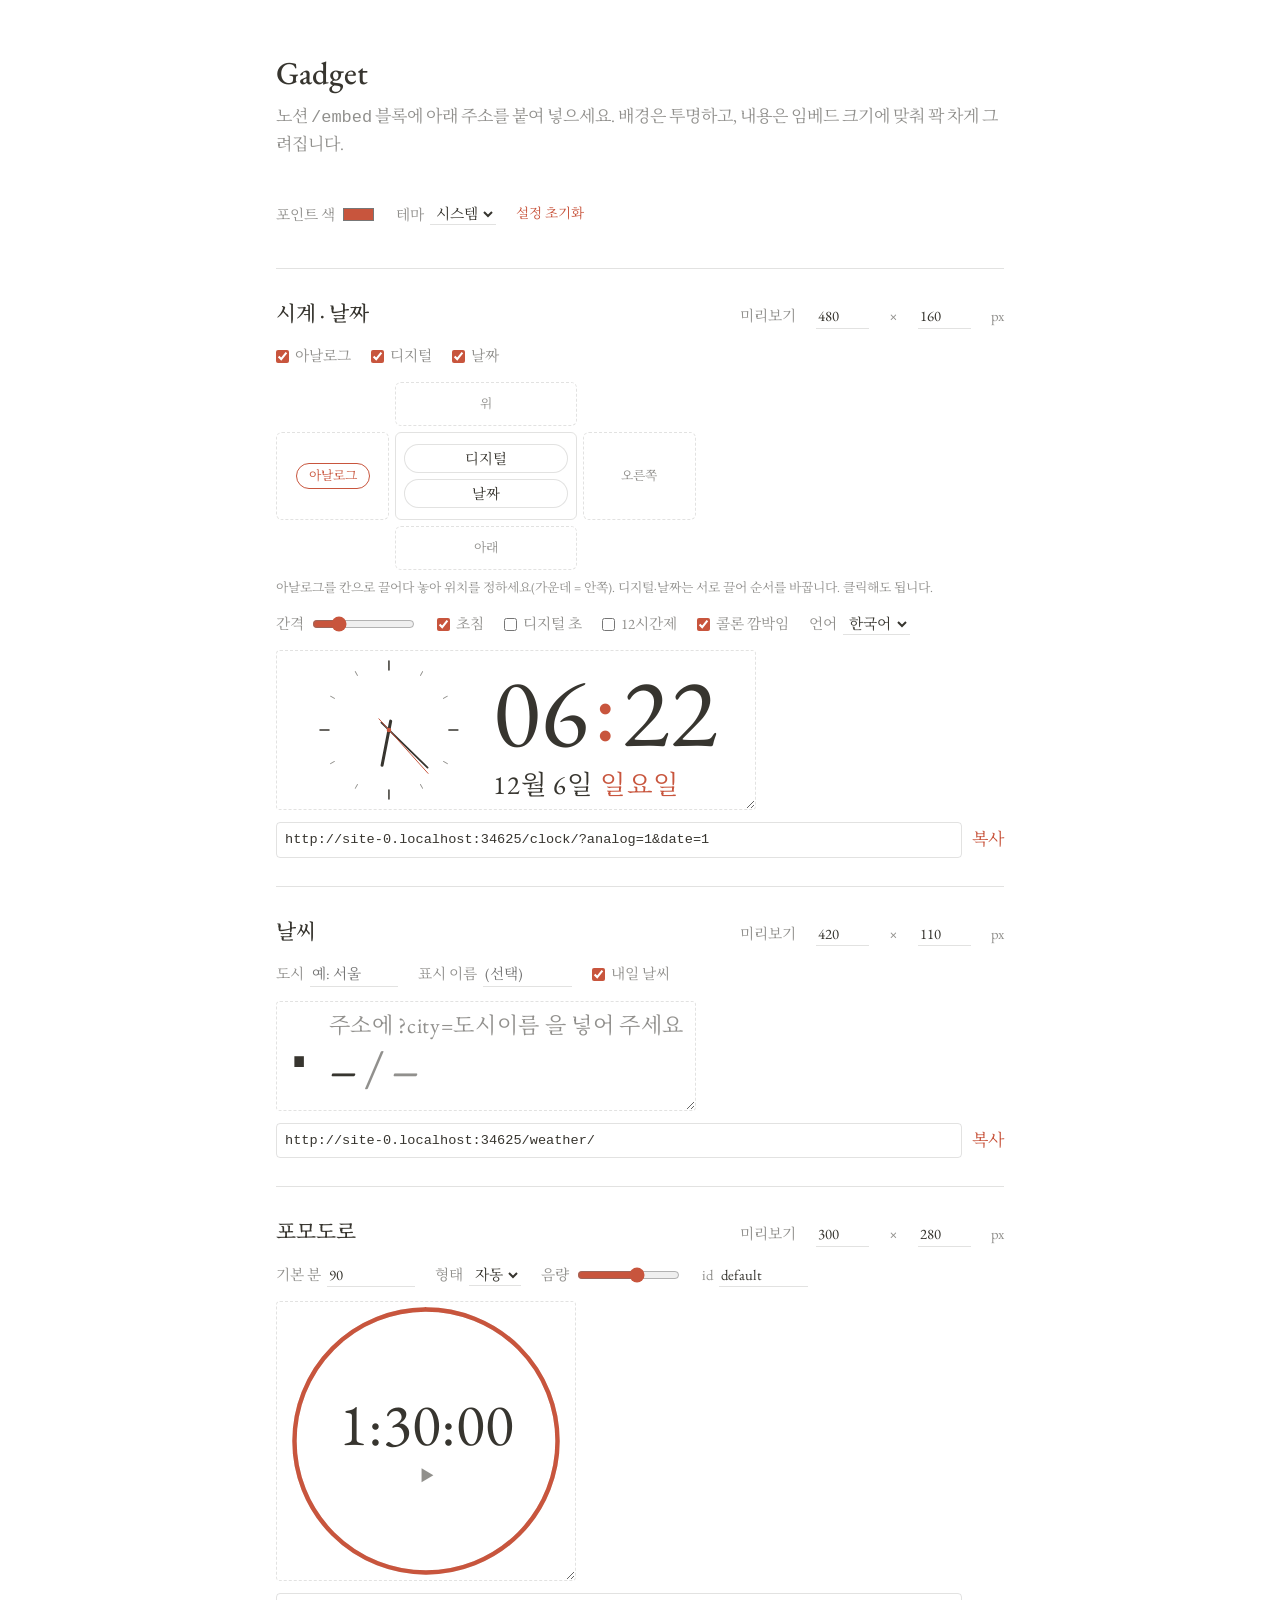
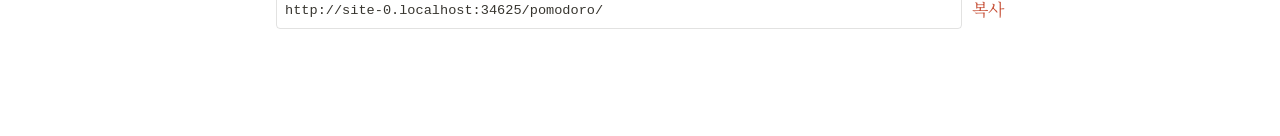
==== index.html @ f42fbe76 "Merge date into clock, tighten layouts, rework settings page - clock: analog/digital/date can be com" ====
<!doctype html>
<html lang="ko">
<head>
<meta charset="utf-8">
<meta name="viewport" content="width=device-width, initial-scale=1">
<title>Gadget</title>
<link rel="preconnect" href="https://fonts.googleapis.com">
<link rel="preconnect" href="https://fonts.gstatic.com" crossorigin>
<link rel="stylesheet" href="https://fonts.googleapis.com/css2?family=EB+Garamond:wght@400;500&family=Noto+Serif+KR:wght@400;500&display=swap">
<style>
  :root {
    --bg: #ffffff; --text: rgb(55, 53, 47); --muted: rgba(55, 53, 47, 0.55);
    --line: rgba(55, 53, 47, 0.14); --soft: rgba(55, 53, 47, 0.04); --accent: #c8553d;
  }
  @media (prefers-color-scheme: dark) {
    :root { --bg: #191919; --text: rgba(255, 255, 255, 0.86); --muted: rgba(255, 255, 255, 0.48); --line: rgba(255, 255, 255, 0.14); --soft: rgba(255, 255, 255, 0.04); }
  }
  * { box-sizing: border-box; }
  body {
    margin: 0; background: var(--bg); color: var(--text);
    font-family: "EB Garamond", "Noto Serif KR", Georgia, serif; font-size: 17px; line-height: 1.6;
  }
  main { max-width: 760px; margin: 0 auto; padding: 48px 16px 80px; }
  h1 { font-weight: 500; font-size: 2rem; margin: 0 0 4px; }
  h2 { font-weight: 500; font-size: 1.3rem; margin: 0; }
  p.lead { color: var(--muted); margin: 0 0 28px; }
  section { border-top: 1px solid var(--line); padding: 28px 0; }
  .global { display: flex; flex-wrap: wrap; gap: 10px 24px; padding: 16px 0 28px; }
  .head { display: flex; justify-content: space-between; align-items: baseline; gap: 12px; flex-wrap: wrap; }
  .opts { display: flex; flex-wrap: wrap; gap: 10px 20px; margin: 14px 0; font-size: 0.92rem; color: var(--muted); }
  label { display: flex; gap: 6px; align-items: center; }
  input, select {
    font: inherit; color: var(--text); background: transparent;
    border: 0; border-bottom: 1px solid var(--line); padding: 0 2px; width: 6em;
  }
  select { width: auto; }
  input[type="checkbox"] { width: auto; accent-color: var(--accent); margin: 0; }
  input[type="range"] { width: 7em; accent-color: var(--accent); border: 0; }
  input[type="color"] { width: 2.4em; height: 1.4em; padding: 0; border: 0; cursor: pointer; }
  input.size { width: 3.6em; }
  .frame { border: 1px dashed var(--line); border-radius: 4px; overflow: hidden; resize: both; max-width: 100%; }
  iframe { width: 100%; height: 100%; border: 0; display: block; background: transparent; }
  .url { display: flex; gap: 10px; margin-top: 12px; align-items: center; }
  .url code {
    flex: 1; min-width: 0; overflow-x: auto; white-space: nowrap; font-size: 0.85rem;
    padding: 6px 8px; border: 1px solid var(--line); border-radius: 4px;
  }
  button { font: inherit; color: var(--accent); background: none; border: 0; cursor: pointer; padding: 0; }

  /* 시계 배치판 */
  .board {
    display: grid; grid-template-columns: 1fr 1.6fr 1fr; grid-template-rows: 44px auto 44px;
    gap: 6px; max-width: 420px; margin: 8px 0 16px; font-size: 0.9rem;
  }
  .zone {
    border: 1px dashed var(--line); border-radius: 6px; display: grid; place-items: center;
    color: var(--muted); font-size: 0.8rem; min-height: 44px; cursor: pointer; transition: background 0.15s, border-color 0.15s;
  }
  .zone:empty::after { content: attr(data-label); }
  .zone.over, .stackbox.over { border-color: var(--accent); background: var(--soft); }
  .z-top { grid-area: 1 / 2; } .z-left { grid-area: 2 / 1; } .z-right { grid-area: 2 / 3; } .z-bottom { grid-area: 3 / 2; }
  .stackbox {
    grid-area: 2 / 2; border: 1px solid var(--line); border-radius: 6px; padding: 8px;
    display: flex; flex-direction: column; gap: 6px; min-height: 88px; justify-content: center;
  }
  .stackbox .note { font-size: 0.75rem; color: var(--muted); text-align: center; }
  .chip {
    border: 1px solid var(--line); border-radius: 999px; padding: 2px 12px; text-align: center;
    background: var(--bg); cursor: grab; user-select: none;
  }
  .chip.analog { color: var(--accent); border-color: var(--accent); }
  .chip.off { opacity: 0.35; }
  .chip:active { cursor: grabbing; }
  .hint { font-size: 0.8rem; color: var(--muted); margin: -8px 0 12px; }
</style>
</head>
<body>
<main>
  <h1>Gadget</h1>
  <p class="lead">노션 <code>/embed</code> 블록에 아래 주소를 붙여 넣으세요. 배경은 투명하고, 내용은 임베드 크기에 맞춰 꽉 차게 그려집니다.</p>
  <div class="global opts">
    <label>포인트 색 <input type="color" id="accent"></label>
    <label>테마 <select id="theme"><option value="auto">시스템</option><option value="light">라이트</option><option value="dark">다크</option></select></label>
    <button id="resetAll" style="font-size:0.85rem">설정 초기화</button>
  </div>
  <div id="list"></div>
</main>
<script type="module">
  // ── 저장된 설정 ─────────────────────────────────────
  const STORE = 'gadget:settings';
  let saved = {};
  try { saved = JSON.parse(localStorage.getItem(STORE)) ?? {}; } catch {}
  const persist = () => { try { localStorage.setItem(STORE, JSON.stringify(saved)); } catch {} };

  const DEFAULT_ACCENT = '#c8553d';
  const accentEl = document.getElementById('accent');
  const themeEl = document.getElementById('theme');
  accentEl.value = saved.accent ?? DEFAULT_ACCENT;
  themeEl.value = saved.theme ?? 'auto';
  document.getElementById('resetAll').onclick = () => { saved = {}; persist(); location.reload(); };

  // 공통 옵션은 맨 위에서 한 번만 정하고 모든 주소에 붙임
  function globalQuery(q) {
    const a = accentEl.value.replace('#', '');
    if (a !== DEFAULT_ACCENT.slice(1)) q.set('accent', a);
    if (themeEl.value !== 'auto') q.set('theme', themeEl.value);
  }

  // ── 모듈 정의 ───────────────────────────────────────
  // type: check(0/1) | select | text | number | range
  const modules = [
    { key: 'clock', path: 'clock/', title: '시계 · 날짜', size: [480, 160], board: true, opts: [
      { key: 'gap', label: '간격', type: 'range', min: 0, max: 1.5, step: 0.05, def: '0.3' },
      { key: 'hand', label: '초침', type: 'check', def: '1' },
      { key: 'seconds', label: '디지털 초', type: 'check', def: '0' },
      { key: 'hour12', label: '12시간제', type: 'check', def: '0' },
      { key: 'blink', label: '콜론 깜박임', type: 'check', def: '1' },
      { key: 'lang', label: '언어', type: 'select', options: [['ko', '한국어'], ['en', 'English']], def: 'ko' },
    ] },
    { key: 'weather', path: 'weather/', title: '날씨', size: [420, 110], opts: [
      { key: 'city', label: '도시', type: 'text', def: '', placeholder: '예: 서울' },
      { key: 'name', label: '표시 이름', type: 'text', def: '', placeholder: '(선택)' },
      { key: 'tomorrow', label: '내일 날씨', type: 'check', def: '1' },
    ] },
    { key: 'pomodoro', path: 'pomodoro/', title: '포모도로', size: [300, 280], opts: [
      { key: 'min', label: '기본 분', type: 'number', def: '90' },
      { key: 'layout', label: '형태', type: 'select', options: [['auto', '자동'], ['ring', '원형'], ['bar', '막대']], def: 'auto' },
      { key: 'vol', label: '음량', type: 'range', min: 0, max: 1, step: 0.05, def: '0.6' },
      { key: 'id', label: 'id', type: 'text', def: 'default' },
    ] },
  ];

  function control(o, value) {
    if (o.type === 'check') return `<label><input type="checkbox" data-k="${o.key}" ${value === '1' ? 'checked' : ''}> ${o.label}</label>`;
    if (o.type === 'select') return `<label>${o.label} <select data-k="${o.key}">${o.options.map(([v, t]) => `<option value="${v}" ${v === value ? 'selected' : ''}>${t}</option>`).join('')}</select></label>`;
    if (o.type === 'range') return `<label>${o.label} <input type="range" data-k="${o.key}" min="${o.min}" max="${o.max}" step="${o.step}" value="${value}"></label>`;
    return `<label>${o.label} <input type="${o.type}" data-k="${o.key}" value="${value}" placeholder="${o.placeholder ?? ''}"></label>`;
  }
  const readControl = (input) => (input.type === 'checkbox' ? (input.checked ? '1' : '0') : input.value.trim());

  // ── 시계 배치판 (드래그 앤 드롭) ─────────────────────
  // 상태: analog/digital/date 표시 여부, 아날로그 위치(pos), 날짜 먼저(datefirst)
  const BOARD_DEF = { analog: '1', digital: '1', date: '1', pos: 'left', datefirst: '0' };
  const CLOCK_DEF = { analog: '0', digital: '1', date: '0', pos: 'left', datefirst: '0' };
  const ZONES = [['top', '위'], ['left', '왼쪽'], ['right', '오른쪽'], ['bottom', '아래']];

  function boardHtml() {
    return `
      <div class="opts">
        <label><input type="checkbox" data-b="analog"> 아날로그</label>
        <label><input type="checkbox" data-b="digital"> 디지털</label>
        <label><input type="checkbox" data-b="date"> 날짜</label>
      </div>
      <div class="board">
        ${ZONES.map(([z, t]) => `<div class="zone z-${z}" data-zone="${z}" data-label="${t}"></div>`).join('')}
        <div class="stackbox" data-zone="inside"></div>
      </div>
      <p class="hint">아날로그를 칸으로 끌어다 놓아 위치를 정하세요(가운데 = 안쪽). 디지털·날짜는 서로 끌어 순서를 바꿉니다. 클릭해도 됩니다.</p>`;
  }

  function setupBoard(sec, b, onChange) {
    const chip = (kind, text) => `<div class="chip ${kind}${b[kind] === '1' ? '' : ' off'}" draggable="true" data-chip="${kind}">${text}</div>`;
    const draw = () => {
      sec.querySelectorAll('[data-b]').forEach((c) => { c.checked = b[c.dataset.b] === '1'; });
      sec.querySelectorAll('.zone').forEach((z) => { z.innerHTML = b.pos === z.dataset.zone ? chip('analog', '아날로그') : ''; });
      const text = b.datefirst === '1' ? [chip('date', '날짜'), chip('digital', '디지털')] : [chip('digital', '디지털'), chip('date', '날짜')];
      sec.querySelector('.stackbox').innerHTML =
        (b.pos === 'inside' ? `${chip('analog', '아날로그')}<div class="note">↑ 안쪽에 글자</div>` : '') + text.join('');
    };
    const moveAnalog = (zone) => { b.pos = zone; draw(); onChange(); };
    const swapText = () => { b.datefirst = b.datefirst === '1' ? '0' : '1'; draw(); onChange(); };

    sec.querySelectorAll('[data-b]').forEach((c) => c.addEventListener('change', () => {
      b[c.dataset.b] = c.checked ? '1' : '0'; draw(); onChange();
    }));

    let dragging = null;
    sec.addEventListener('dragstart', (e) => {
      dragging = e.target.dataset?.chip ?? null;
      e.dataTransfer?.setData('text/plain', dragging ?? '');
    });
    sec.addEventListener('dragend', () => { dragging = null; sec.querySelectorAll('.over').forEach((n) => n.classList.remove('over')); });
    sec.querySelectorAll('[data-zone]').forEach((z) => {
      z.addEventListener('dragover', (e) => {
        if (dragging === 'analog' || (dragging && z.dataset.zone === 'inside')) { e.preventDefault(); z.classList.add('over'); }
      });
      z.addEventListener('dragleave', () => z.classList.remove('over'));
      z.addEventListener('drop', (e) => {
        e.preventDefault();
        z.classList.remove('over');
        if (dragging === 'analog') moveAnalog(z.dataset.zone);
        else if (dragging) {
          const target = e.target.closest('[data-chip]')?.dataset.chip;
          if (target && target !== dragging && target !== 'analog') swapText();
        }
      });
      // 클릭: 빈 칸 → 아날로그 이동, 글자 칩 → 순서 바꾸기
      z.addEventListener('click', (e) => {
        const c = e.target.closest('[data-chip]')?.dataset.chip;
        if (c === 'digital' || c === 'date') swapText();
        else if (!c) moveAnalog(z.dataset.zone);
      });
    });
    draw();
  }

  // ── 화면 만들기 ─────────────────────────────────────
  const base = new URL('.', location.href);
  const list = document.getElementById('list');
  const updaters = [];

  for (const m of modules) {
    const s = (saved[m.key] ??= {});
    const value = (o) => s[o.key] ?? o.def;
    const [w, h] = s.size ?? m.size;
    const sec = document.createElement('section');
    sec.innerHTML = `
      <div class="head"><h2>${m.title}</h2>
        <span class="opts" style="margin:0">미리보기
          <input class="size" type="number" data-w value="${w}">×<input class="size" type="number" data-h value="${h}">px</span></div>
      ${m.board ? boardHtml() : ''}
      <div class="opts">${m.opts.map((o) => control(o, value(o))).join('')}</div>
      <div class="frame" style="width:${w}px;height:${h}px"><iframe loading="lazy"></iframe></div>
      <div class="url"><code></code><button>복사</button></div>`;
    list.append(sec);

    const frame = sec.querySelector('.frame');
    const iframe = sec.querySelector('iframe');
    const code = sec.querySelector('code');
    const board = m.board ? (s.board ??= { ...BOARD_DEF }) : null;

    const update = () => {
      const q = new URLSearchParams();
      // 시계 모듈 자체의 기본값(디지털만)과 다른 것만 주소에 넣음
      if (board) for (const [k, d] of Object.entries(CLOCK_DEF)) if (board[k] !== d) q.set(k, board[k]);
      for (const o of m.opts) {
        const v = readControl(sec.querySelector(`[data-k="${o.key}"]`));
        s[o.key] = v;
        if (v !== '' && v !== o.def) q.set(o.key, v);
      }
      globalQuery(q);
      persist();
      const url = new URL(m.path, base);
      url.search = q;
      code.textContent = url.href;
      if (iframe.src !== url.href) iframe.src = url.href;
    };
    updaters.push(update);
    if (board) setupBoard(sec, board, update);
    sec.querySelectorAll('[data-k]').forEach((i) => i.addEventListener(i.type === 'range' ? 'input' : 'change', update));

    // 미리보기 크기: 숫자 입력 또는 오른쪽 아래 모서리 끌기
    const sizeInputs = [sec.querySelector('[data-w]'), sec.querySelector('[data-h]')];
    sizeInputs.forEach((i) => i.addEventListener('input', () => {
      frame.style.width = `${sizeInputs[0].value}px`;
      frame.style.height = `${sizeInputs[1].value}px`;
      s.size = sizeInputs.map((x) => Number(x.value)); persist();
    }));
    new ResizeObserver(() => {
      sizeInputs[0].value = Math.round(frame.offsetWidth);
      sizeInputs[1].value = Math.round(frame.offsetHeight);
      s.size = sizeInputs.map((x) => Number(x.value)); persist();
    }).observe(frame);

    sec.querySelector('button').addEventListener('click', async (e) => {
      try { await navigator.clipboard.writeText(code.textContent); e.target.textContent = '복사됨'; }
      catch { e.target.textContent = '직접 복사해 주세요'; }
      setTimeout(() => { e.target.textContent = '복사'; }, 1500);
    });
    update();
  }

  const updateGlobal = () => {
    saved.accent = accentEl.value; saved.theme = themeEl.value;
    document.documentElement.style.setProperty('--accent', accentEl.value);
    updaters.forEach((u) => u());
  };
  accentEl.addEventListener('change', updateGlobal);
  themeEl.addEventListener('change', updateGlobal);
  document.documentElement.style.setProperty('--accent', accentEl.value);
</script>
</body>
</html>
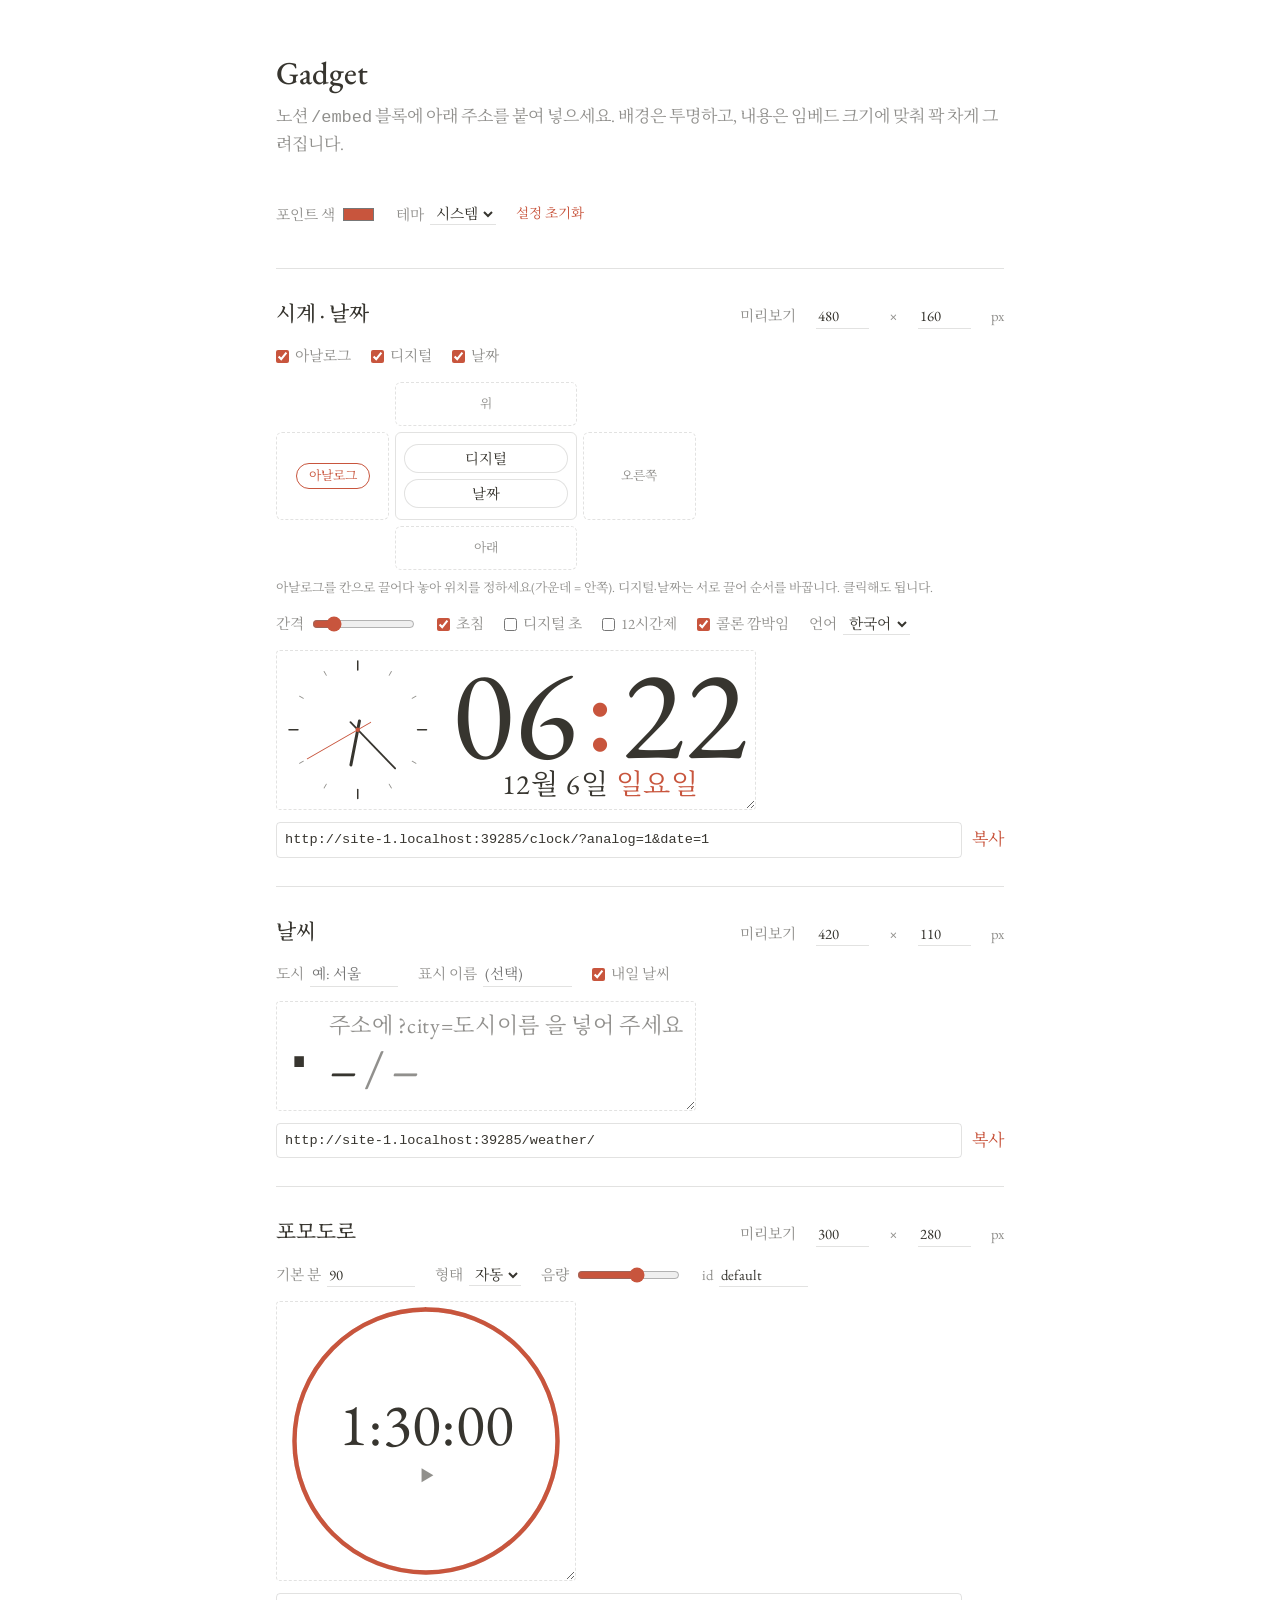
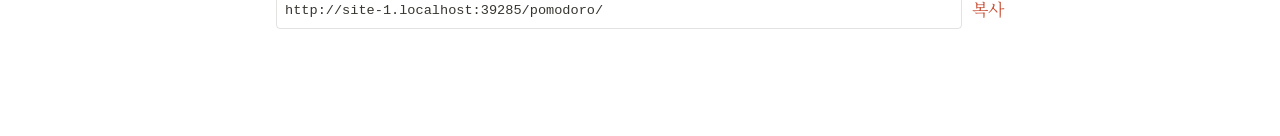
==== commit 098890a4: "Clock: tighten analog-to-digital spacing Drop the invisible spacers used for centering (they widened" ====
--- a/index.html
+++ b/index.html
@@ -110,7 +110,7 @@
   // type: check(0/1) | select | text | number | range
   const modules = [
     { key: 'clock', path: 'clock/', title: '시계 · 날짜', size: [480, 160], board: true, opts: [
-      { key: 'gap', label: '간격', type: 'range', min: 0, max: 1.5, step: 0.05, def: '0.3' },
+      { key: 'gap', label: '간격', type: 'range', min: 0, max: 1, step: 0.05, def: '0.15' },
       { key: 'hand', label: '초침', type: 'check', def: '1' },
       { key: 'seconds', label: '디지털 초', type: 'check', def: '0' },
       { key: 'hour12', label: '12시간제', type: 'check', def: '0' },
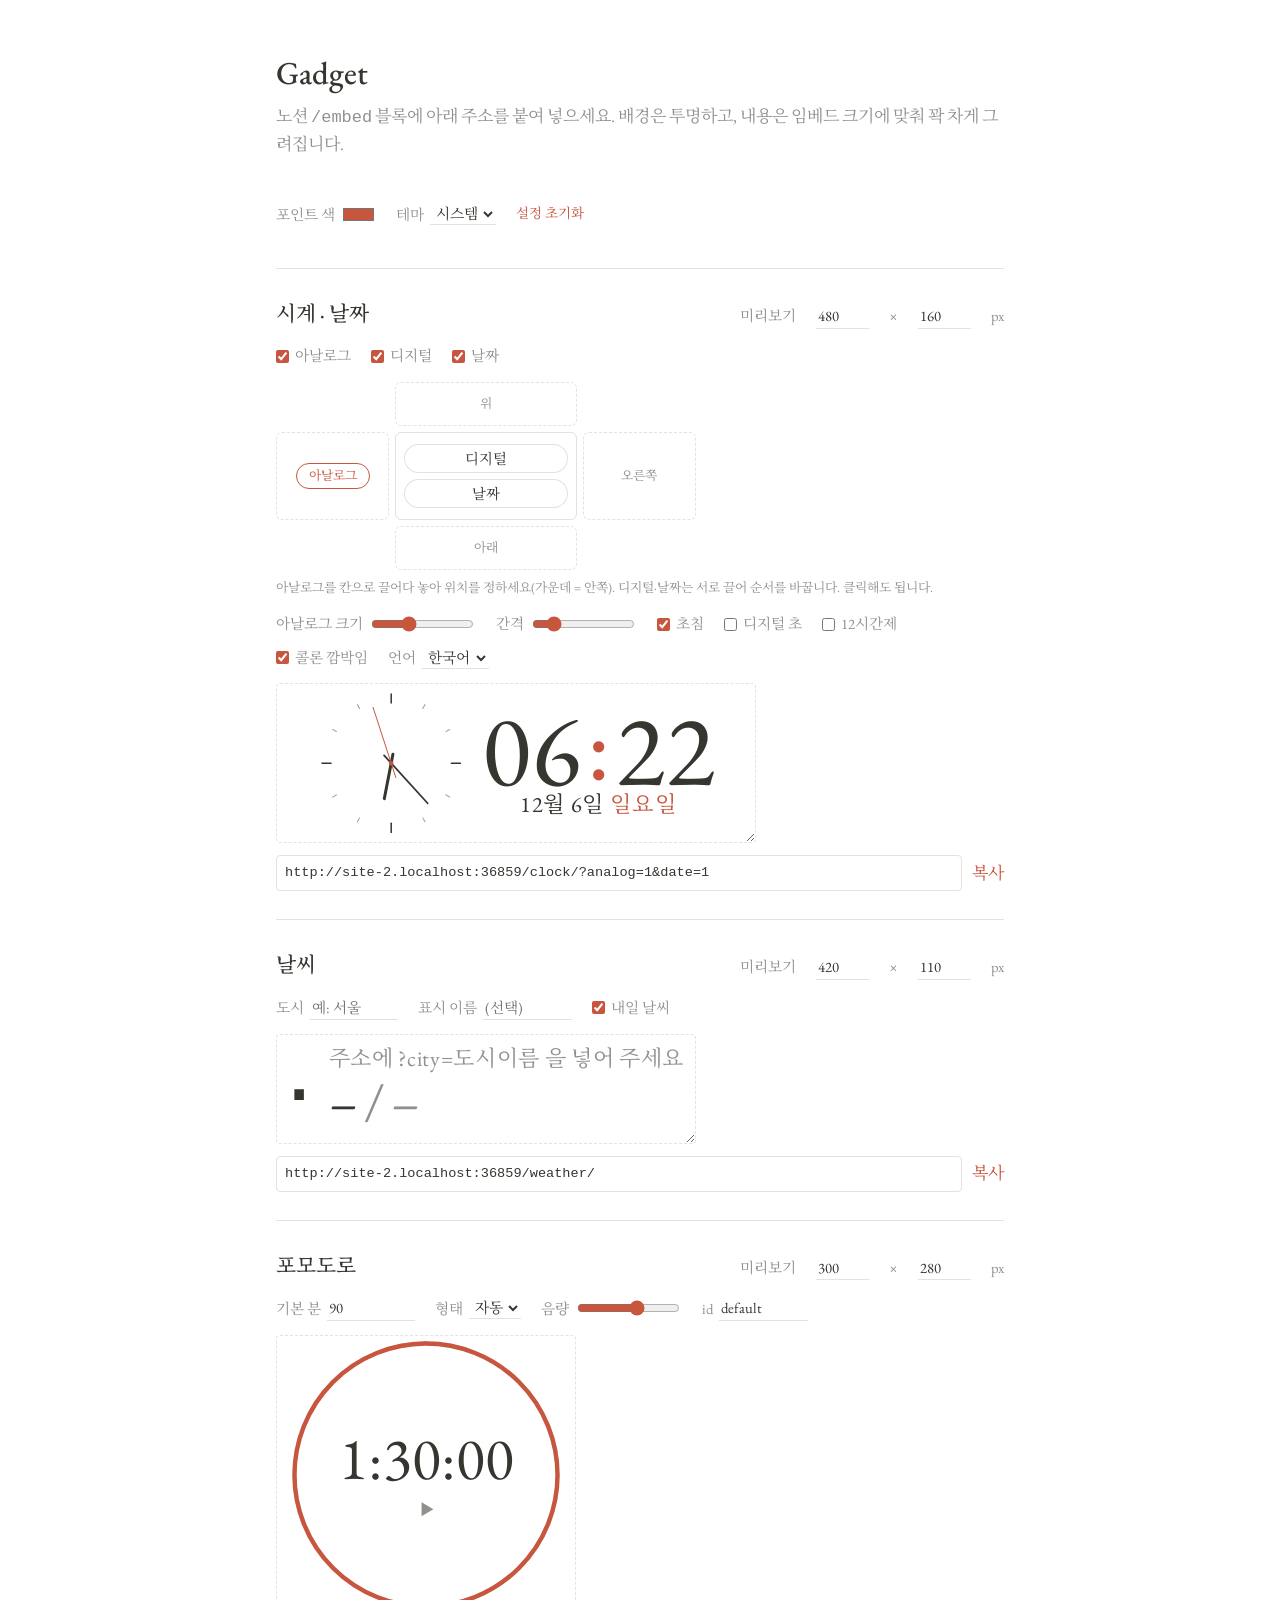
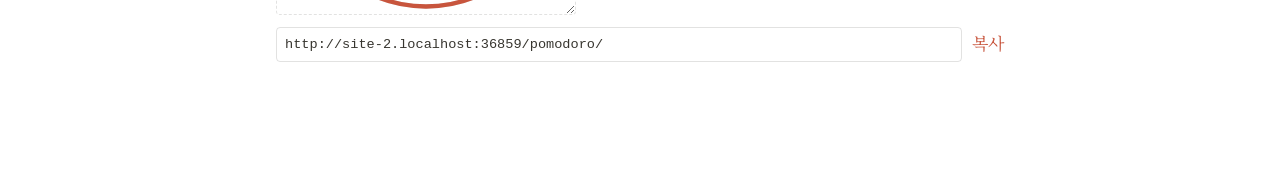
==== commit 8b8c8af3: "Clock: larger default analog face and adjustable size ratio (asize) Co-Authored-By: Claude Opus 5.5 " ====
--- a/index.html
+++ b/index.html
@@ -110,6 +110,7 @@
   // type: check(0/1) | select | text | number | range
   const modules = [
     { key: 'clock', path: 'clock/', title: '시계 · 날짜', size: [480, 160], board: true, opts: [
+      { key: 'asize', label: '아날로그 크기', type: 'range', min: 0.5, max: 2, step: 0.05, def: '1' },
       { key: 'gap', label: '간격', type: 'range', min: 0, max: 1, step: 0.05, def: '0.15' },
       { key: 'hand', label: '초침', type: 'check', def: '1' },
       { key: 'seconds', label: '디지털 초', type: 'check', def: '0' },
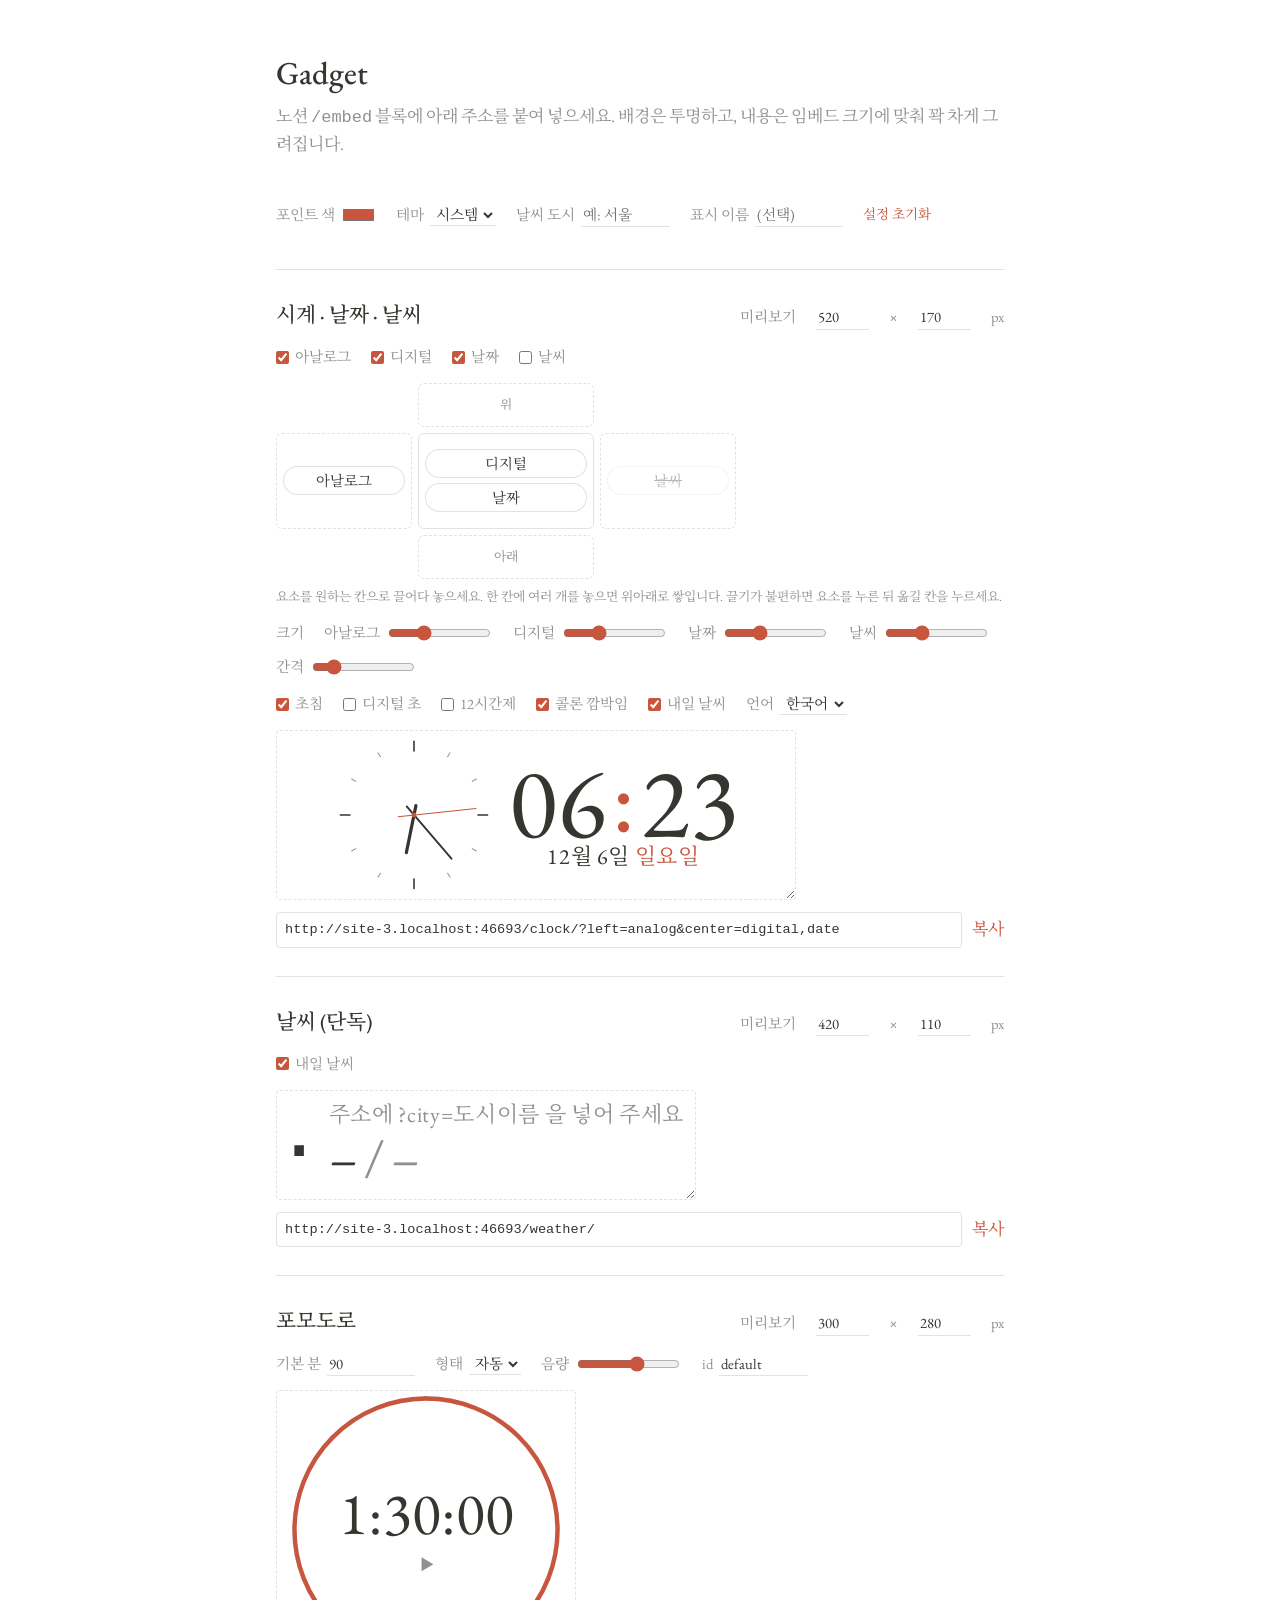
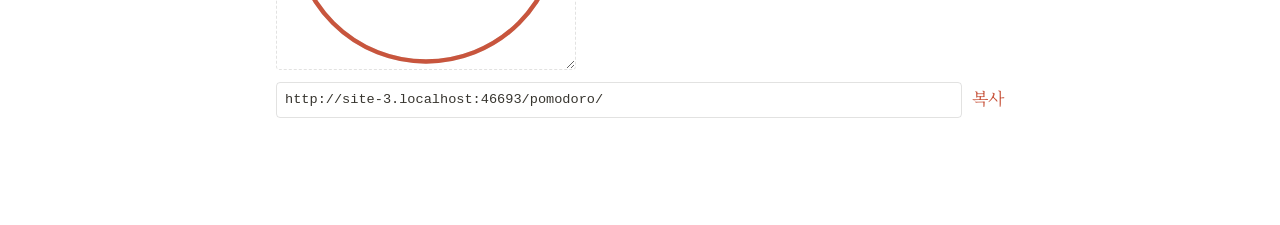
==== commit 9b7f28e0: "Clock dashboard: free slot layout with weather and per-item sizes - clock/ now places analog, digita" ====
--- a/index.html
+++ b/index.html
@@ -49,27 +49,24 @@
 
   /* 시계 배치판 */
   .board {
-    display: grid; grid-template-columns: 1fr 1.6fr 1fr; grid-template-rows: 44px auto 44px;
-    gap: 6px; max-width: 420px; margin: 8px 0 16px; font-size: 0.9rem;
+    display: grid; grid-template-columns: 1fr 1.3fr 1fr; grid-template-rows: auto auto auto;
+    gap: 6px; max-width: 460px; margin: 8px 0 16px; font-size: 0.9rem;
   }
   .zone {
-    border: 1px dashed var(--line); border-radius: 6px; display: grid; place-items: center;
-    color: var(--muted); font-size: 0.8rem; min-height: 44px; cursor: pointer; transition: background 0.15s, border-color 0.15s;
-  }
-  .zone:empty::after { content: attr(data-label); }
-  .zone.over, .stackbox.over { border-color: var(--accent); background: var(--soft); }
-  .z-top { grid-area: 1 / 2; } .z-left { grid-area: 2 / 1; } .z-right { grid-area: 2 / 3; } .z-bottom { grid-area: 3 / 2; }
-  .stackbox {
-    grid-area: 2 / 2; border: 1px solid var(--line); border-radius: 6px; padding: 8px;
-    display: flex; flex-direction: column; gap: 6px; min-height: 88px; justify-content: center;
-  }
-  .stackbox .note { font-size: 0.75rem; color: var(--muted); text-align: center; }
+    border: 1px dashed var(--line); border-radius: 6px; padding: 6px; min-height: 44px;
+    display: flex; flex-direction: column; gap: 5px; justify-content: center;
+    cursor: pointer; transition: background 0.15s, border-color 0.15s;
+  }
+  .zone:empty::after { content: attr(data-label); color: var(--muted); font-size: 0.8rem; text-align: center; }
+  .zone.over { border-color: var(--accent); background: var(--soft); }
+  .z-top { grid-area: 1 / 2; } .z-left { grid-area: 2 / 1; } .z-center { grid-area: 2 / 2; min-height: 96px; border-style: solid; }
+  .z-right { grid-area: 2 / 3; } .z-bottom { grid-area: 3 / 2; }
   .chip {
     border: 1px solid var(--line); border-radius: 999px; padding: 2px 12px; text-align: center;
-    background: var(--bg); cursor: grab; user-select: none;
-  }
-  .chip.analog { color: var(--accent); border-color: var(--accent); }
-  .chip.off { opacity: 0.35; }
+    background: var(--bg); cursor: grab; user-select: none; touch-action: none;
+  }
+  .chip.off { opacity: 0.35; text-decoration: line-through; }
+  .chip.picked { border-color: var(--accent); color: var(--accent); }
   .chip:active { cursor: grabbing; }
   .hint { font-size: 0.8rem; color: var(--muted); margin: -8px 0 12px; }
 </style>
@@ -81,6 +78,8 @@
   <div class="global opts">
     <label>포인트 색 <input type="color" id="accent"></label>
     <label>테마 <select id="theme"><option value="auto">시스템</option><option value="light">라이트</option><option value="dark">다크</option></select></label>
+    <label>날씨 도시 <input id="city" placeholder="예: 서울"></label>
+    <label>표시 이름 <input id="cityName" placeholder="(선택)"></label>
     <button id="resetAll" style="font-size:0.85rem">설정 초기화</button>
   </div>
   <div id="list"></div>
@@ -92,35 +91,42 @@
   try { saved = JSON.parse(localStorage.getItem(STORE)) ?? {}; } catch {}
   const persist = () => { try { localStorage.setItem(STORE, JSON.stringify(saved)); } catch {} };
 
+  // ── 공통 설정: 맨 위에서 한 번만 정하고 모든 주소에 붙임 ──
   const DEFAULT_ACCENT = '#c8553d';
-  const accentEl = document.getElementById('accent');
-  const themeEl = document.getElementById('theme');
-  accentEl.value = saved.accent ?? DEFAULT_ACCENT;
-  themeEl.value = saved.theme ?? 'auto';
+  const g = Object.fromEntries(['accent', 'theme', 'city', 'cityName'].map((id) => [id, document.getElementById(id)]));
+  g.accent.value = saved.accent ?? DEFAULT_ACCENT;
+  g.theme.value = saved.theme ?? 'auto';
+  g.city.value = saved.city ?? '';
+  g.cityName.value = saved.cityName ?? '';
   document.getElementById('resetAll').onclick = () => { saved = {}; persist(); location.reload(); };
 
-  // 공통 옵션은 맨 위에서 한 번만 정하고 모든 주소에 붙임
-  function globalQuery(q) {
-    const a = accentEl.value.replace('#', '');
+  function globalQuery(q, { weather }) {
+    if (weather) {
+      if (g.city.value.trim()) q.set('city', g.city.value.trim());
+      if (g.cityName.value.trim()) q.set('name', g.cityName.value.trim());
+    }
+    const a = g.accent.value.replace('#', '');
     if (a !== DEFAULT_ACCENT.slice(1)) q.set('accent', a);
-    if (themeEl.value !== 'auto') q.set('theme', themeEl.value);
+    if (g.theme.value !== 'auto') q.set('theme', g.theme.value);
   }
 
   // ── 모듈 정의 ───────────────────────────────────────
   // type: check(0/1) | select | text | number | range
   const modules = [
-    { key: 'clock', path: 'clock/', title: '시계 · 날짜', size: [480, 160], board: true, opts: [
-      { key: 'asize', label: '아날로그 크기', type: 'range', min: 0.5, max: 2, step: 0.05, def: '1' },
-      { key: 'gap', label: '간격', type: 'range', min: 0, max: 1, step: 0.05, def: '0.15' },
+    { key: 'clock', path: 'clock/', title: '시계 · 날짜 · 날씨', size: [520, 170], board: true, opts: [
+      { key: 'asize', label: '아날로그', type: 'range', min: 0.3, max: 2.5, step: 0.05, def: '1', group: 'size' },
+      { key: 'dsize', label: '디지털', type: 'range', min: 0.3, max: 2.5, step: 0.05, def: '1', group: 'size' },
+      { key: 'datesize', label: '날짜', type: 'range', min: 0.3, max: 2.5, step: 0.05, def: '1', group: 'size' },
+      { key: 'wsize', label: '날씨', type: 'range', min: 0.3, max: 2.5, step: 0.05, def: '1', group: 'size' },
+      { key: 'gap', label: '간격', type: 'range', min: 0, max: 1, step: 0.05, def: '0.15', group: 'size' },
       { key: 'hand', label: '초침', type: 'check', def: '1' },
       { key: 'seconds', label: '디지털 초', type: 'check', def: '0' },
       { key: 'hour12', label: '12시간제', type: 'check', def: '0' },
       { key: 'blink', label: '콜론 깜박임', type: 'check', def: '1' },
+      { key: 'tomorrow', label: '내일 날씨', type: 'check', def: '1' },
       { key: 'lang', label: '언어', type: 'select', options: [['ko', '한국어'], ['en', 'English']], def: 'ko' },
     ] },
-    { key: 'weather', path: 'weather/', title: '날씨', size: [420, 110], opts: [
-      { key: 'city', label: '도시', type: 'text', def: '', placeholder: '예: 서울' },
-      { key: 'name', label: '표시 이름', type: 'text', def: '', placeholder: '(선택)' },
+    { key: 'weather', path: 'weather/', title: '날씨 (단독)', size: [420, 110], weather: true, opts: [
       { key: 'tomorrow', label: '내일 날씨', type: 'check', def: '1' },
     ] },
     { key: 'pomodoro', path: 'pomodoro/', title: '포모도로', size: [300, 280], opts: [
@@ -140,39 +146,44 @@
   const readControl = (input) => (input.type === 'checkbox' ? (input.checked ? '1' : '0') : input.value.trim());
 
   // ── 시계 배치판 (드래그 앤 드롭) ─────────────────────
-  // 상태: analog/digital/date 표시 여부, 아날로그 위치(pos), 날짜 먼저(datefirst)
-  const BOARD_DEF = { analog: '1', digital: '1', date: '1', pos: 'left', datefirst: '0' };
-  const CLOCK_DEF = { analog: '0', digital: '1', date: '0', pos: 'left', datefirst: '0' };
-  const ZONES = [['top', '위'], ['left', '왼쪽'], ['right', '오른쪽'], ['bottom', '아래']];
+  // 다섯 칸 어디에든 요소를 놓을 수 있고, 한 칸에 여러 개면 위아래로 쌓임
+  const SLOTS = [['top', '위'], ['left', '왼쪽'], ['center', '가운데'], ['right', '오른쪽'], ['bottom', '아래']];
+  const ITEMS = [['analog', '아날로그'], ['digital', '디지털'], ['date', '날짜'], ['weather', '날씨']];
+  const itemLabel = Object.fromEntries(ITEMS);
+  const BOARD_DEF = () => ({
+    slots: { top: [], left: ['analog'], center: ['digital', 'date'], right: ['weather'], bottom: [] },
+    on: { analog: true, digital: true, date: true, weather: false },
+  });
 
   function boardHtml() {
     return `
-      <div class="opts">
-        <label><input type="checkbox" data-b="analog"> 아날로그</label>
-        <label><input type="checkbox" data-b="digital"> 디지털</label>
-        <label><input type="checkbox" data-b="date"> 날짜</label>
-      </div>
-      <div class="board">
-        ${ZONES.map(([z, t]) => `<div class="zone z-${z}" data-zone="${z}" data-label="${t}"></div>`).join('')}
-        <div class="stackbox" data-zone="inside"></div>
-      </div>
-      <p class="hint">아날로그를 칸으로 끌어다 놓아 위치를 정하세요(가운데 = 안쪽). 디지털·날짜는 서로 끌어 순서를 바꿉니다. 클릭해도 됩니다.</p>`;
+      <div class="opts">${ITEMS.map(([k, t]) => `<label><input type="checkbox" data-on="${k}"> ${t}</label>`).join('')}</div>
+      <div class="board">${SLOTS.map(([z, t]) => `<div class="zone z-${z}" data-zone="${z}" data-label="${t}"></div>`).join('')}</div>
+      <p class="hint">요소를 원하는 칸으로 끌어다 놓으세요. 한 칸에 여러 개를 놓으면 위아래로 쌓입니다. 끌기가 불편하면 요소를 누른 뒤 옮길 칸을 누르세요.</p>`;
   }
 
   function setupBoard(sec, b, onChange) {
-    const chip = (kind, text) => `<div class="chip ${kind}${b[kind] === '1' ? '' : ' off'}" draggable="true" data-chip="${kind}">${text}</div>`;
+    let picked = null;
     const draw = () => {
-      sec.querySelectorAll('[data-b]').forEach((c) => { c.checked = b[c.dataset.b] === '1'; });
-      sec.querySelectorAll('.zone').forEach((z) => { z.innerHTML = b.pos === z.dataset.zone ? chip('analog', '아날로그') : ''; });
-      const text = b.datefirst === '1' ? [chip('date', '날짜'), chip('digital', '디지털')] : [chip('digital', '디지털'), chip('date', '날짜')];
-      sec.querySelector('.stackbox').innerHTML =
-        (b.pos === 'inside' ? `${chip('analog', '아날로그')}<div class="note">↑ 안쪽에 글자</div>` : '') + text.join('');
+      sec.querySelectorAll('[data-on]').forEach((c) => { c.checked = b.on[c.dataset.on]; });
+      sec.querySelectorAll('.zone').forEach((z) => {
+        z.innerHTML = b.slots[z.dataset.zone].map((it) =>
+          `<div class="chip${b.on[it] ? '' : ' off'}${picked === it ? ' picked' : ''}" draggable="true" data-chip="${it}">${itemLabel[it]}</div>`).join('');
+      });
     };
-    const moveAnalog = (zone) => { b.pos = zone; draw(); onChange(); };
-    const swapText = () => { b.datefirst = b.datefirst === '1' ? '0' : '1'; draw(); onChange(); };
-
-    sec.querySelectorAll('[data-b]').forEach((c) => c.addEventListener('change', () => {
-      b[c.dataset.b] = c.checked ? '1' : '0'; draw(); onChange();
+    // 요소를 zone의 before 앞(없으면 맨 뒤)으로 옮김
+    const move = (it, zone, before) => {
+      for (const list of Object.values(b.slots)) { const i = list.indexOf(it); if (i >= 0) list.splice(i, 1); }
+      const list = b.slots[zone];
+      const at = before && before !== it ? list.indexOf(before) : -1;
+      list.splice(at >= 0 ? at : list.length, 0, it);
+      picked = null;
+      draw();
+      onChange();
+    };
+
+    sec.querySelectorAll('[data-on]').forEach((c) => c.addEventListener('change', () => {
+      b.on[c.dataset.on] = c.checked; draw(); onChange();
     }));
 
     let dragging = null;
@@ -181,25 +192,19 @@
       e.dataTransfer?.setData('text/plain', dragging ?? '');
     });
     sec.addEventListener('dragend', () => { dragging = null; sec.querySelectorAll('.over').forEach((n) => n.classList.remove('over')); });
-    sec.querySelectorAll('[data-zone]').forEach((z) => {
-      z.addEventListener('dragover', (e) => {
-        if (dragging === 'analog' || (dragging && z.dataset.zone === 'inside')) { e.preventDefault(); z.classList.add('over'); }
-      });
+    sec.querySelectorAll('.zone').forEach((z) => {
+      z.addEventListener('dragover', (e) => { if (dragging) { e.preventDefault(); z.classList.add('over'); } });
       z.addEventListener('dragleave', () => z.classList.remove('over'));
       z.addEventListener('drop', (e) => {
         e.preventDefault();
         z.classList.remove('over');
-        if (dragging === 'analog') moveAnalog(z.dataset.zone);
-        else if (dragging) {
-          const target = e.target.closest('[data-chip]')?.dataset.chip;
-          if (target && target !== dragging && target !== 'analog') swapText();
-        }
+        if (dragging) move(dragging, z.dataset.zone, e.target.closest('[data-chip]')?.dataset.chip);
       });
-      // 클릭: 빈 칸 → 아날로그 이동, 글자 칩 → 순서 바꾸기
+      // 클릭: 요소를 고른 뒤 칸(또는 그 칸의 요소 앞)을 누르면 이동
       z.addEventListener('click', (e) => {
         const c = e.target.closest('[data-chip]')?.dataset.chip;
-        if (c === 'digital' || c === 'date') swapText();
-        else if (!c) moveAnalog(z.dataset.zone);
+        if (picked && picked !== c) move(picked, z.dataset.zone, c);
+        else { picked = picked === c ? null : c ?? null; draw(); }
       });
     });
     draw();
@@ -214,13 +219,14 @@
     const s = (saved[m.key] ??= {});
     const value = (o) => s[o.key] ?? o.def;
     const [w, h] = s.size ?? m.size;
+    const groups = [m.opts.filter((o) => o.group === 'size'), m.opts.filter((o) => o.group !== 'size')].filter((x) => x.length);
     const sec = document.createElement('section');
     sec.innerHTML = `
       <div class="head"><h2>${m.title}</h2>
         <span class="opts" style="margin:0">미리보기
           <input class="size" type="number" data-w value="${w}">×<input class="size" type="number" data-h value="${h}">px</span></div>
       ${m.board ? boardHtml() : ''}
-      <div class="opts">${m.opts.map((o) => control(o, value(o))).join('')}</div>
+      ${groups.map((gr) => `<div class="opts">${gr[0].group === 'size' ? '<span>크기</span>' : ''}${gr.map((o) => control(o, value(o))).join('')}</div>`).join('')}
       <div class="frame" style="width:${w}px;height:${h}px"><iframe loading="lazy"></iframe></div>
       <div class="url"><code></code><button>복사</button></div>`;
     list.append(sec);
@@ -228,21 +234,25 @@
     const frame = sec.querySelector('.frame');
     const iframe = sec.querySelector('iframe');
     const code = sec.querySelector('code');
-    const board = m.board ? (s.board ??= { ...BOARD_DEF }) : null;
+    // 이전 형식(pos 등)으로 저장된 배치는 새 기본값으로
+    if (m.board && !s.board?.slots) s.board = BOARD_DEF();
+    const board = m.board ? s.board : null;
 
     const update = () => {
       const q = new URLSearchParams();
-      // 시계 모듈 자체의 기본값(디지털만)과 다른 것만 주소에 넣음
-      if (board) for (const [k, d] of Object.entries(CLOCK_DEF)) if (board[k] !== d) q.set(k, board[k]);
+      if (board) for (const [z] of SLOTS) {
+        const items = board.slots[z].filter((it) => board.on[it]);
+        if (items.length) q.set(z, items.join(','));
+      }
       for (const o of m.opts) {
         const v = readControl(sec.querySelector(`[data-k="${o.key}"]`));
         s[o.key] = v;
         if (v !== '' && v !== o.def) q.set(o.key, v);
       }
-      globalQuery(q);
+      globalQuery(q, { weather: m.weather || board?.on.weather });
       persist();
       const url = new URL(m.path, base);
-      url.search = q;
+      url.search = q.toString().replaceAll('%2C', ',');
       code.textContent = url.href;
       if (iframe.src !== url.href) iframe.src = url.href;
     };
@@ -263,7 +273,7 @@
       s.size = sizeInputs.map((x) => Number(x.value)); persist();
     }).observe(frame);
 
-    sec.querySelector('button').addEventListener('click', async (e) => {
+    sec.querySelector('.url button').addEventListener('click', async (e) => {
       try { await navigator.clipboard.writeText(code.textContent); e.target.textContent = '복사됨'; }
       catch { e.target.textContent = '직접 복사해 주세요'; }
       setTimeout(() => { e.target.textContent = '복사'; }, 1500);
@@ -272,13 +282,12 @@
   }
 
   const updateGlobal = () => {
-    saved.accent = accentEl.value; saved.theme = themeEl.value;
-    document.documentElement.style.setProperty('--accent', accentEl.value);
+    Object.assign(saved, { accent: g.accent.value, theme: g.theme.value, city: g.city.value.trim(), cityName: g.cityName.value.trim() });
+    document.documentElement.style.setProperty('--accent', g.accent.value);
     updaters.forEach((u) => u());
   };
-  accentEl.addEventListener('change', updateGlobal);
-  themeEl.addEventListener('change', updateGlobal);
-  document.documentElement.style.setProperty('--accent', accentEl.value);
+  Object.values(g).forEach((i) => i.addEventListener('change', updateGlobal));
+  document.documentElement.style.setProperty('--accent', g.accent.value);
 </script>
 </body>
 </html>
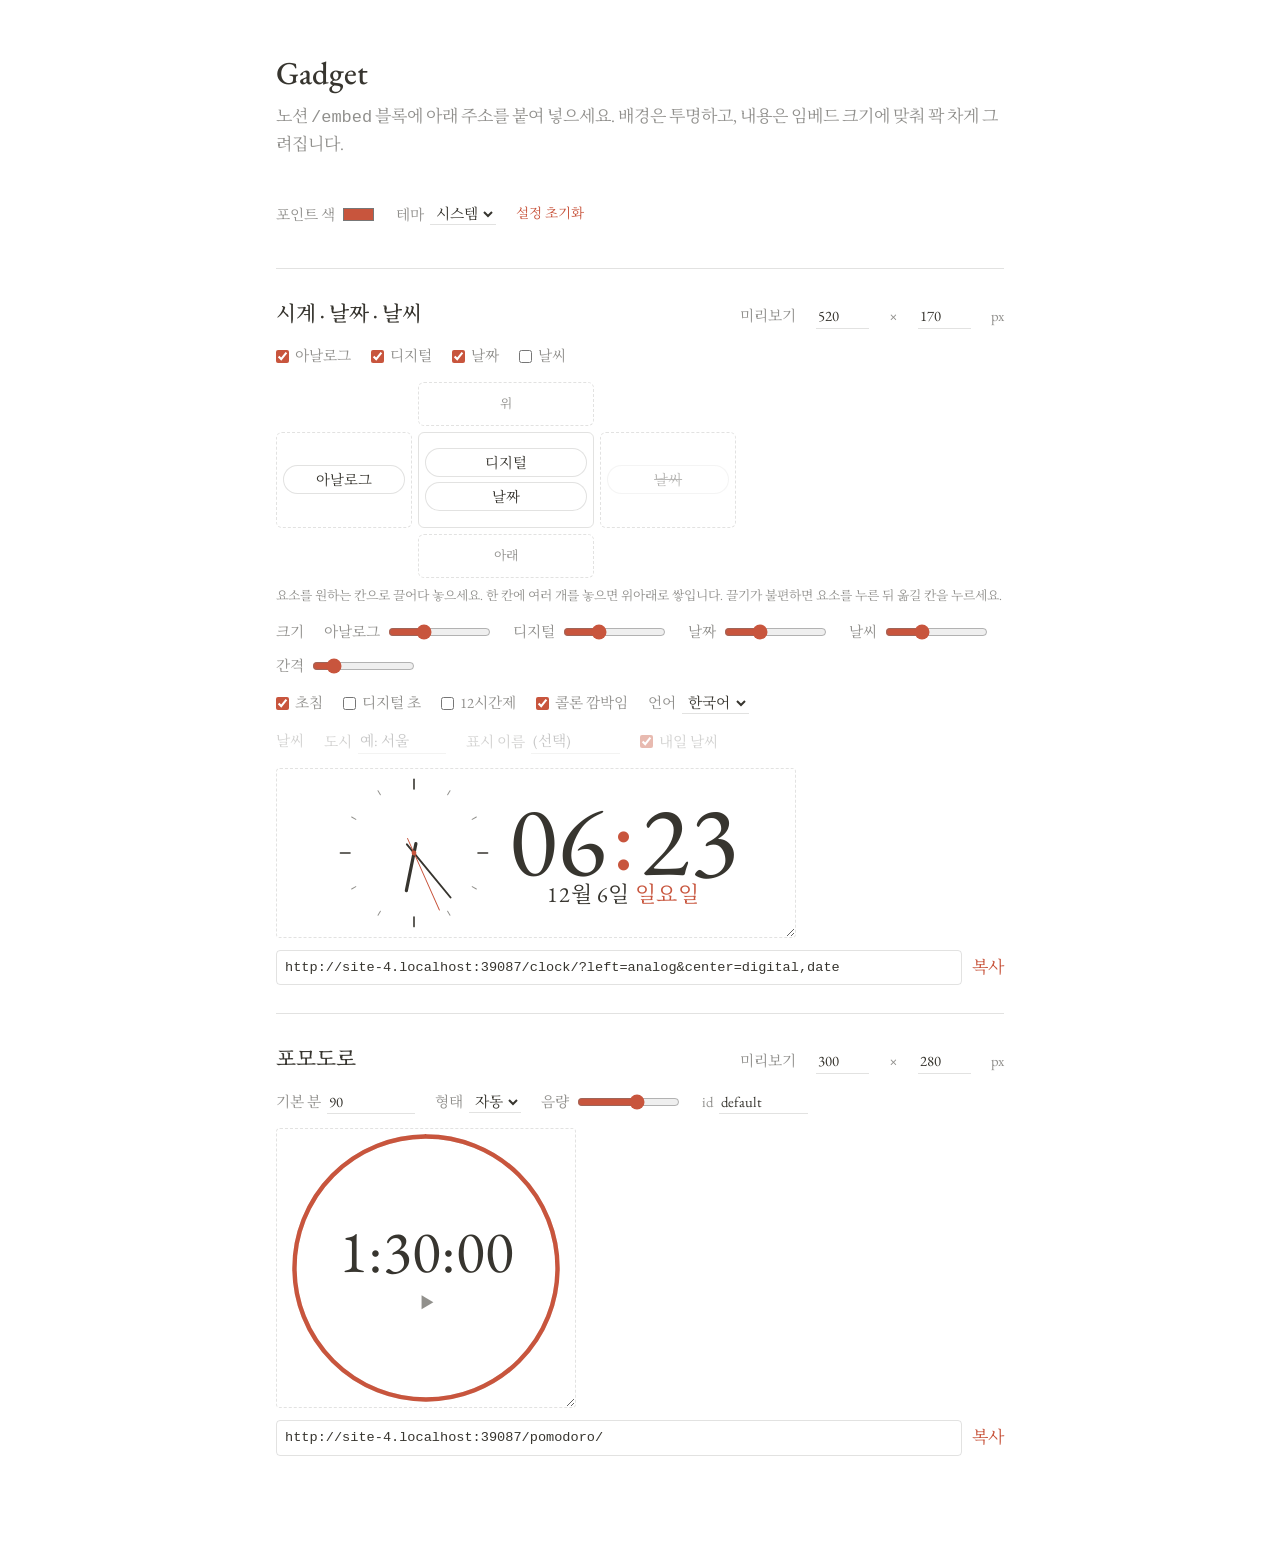
==== commit 9ccbcdb9: "Settings: weather inputs live in the clock board; drop standalone weather section The weather/ page " ====
--- a/index.html
+++ b/index.html
@@ -78,8 +78,6 @@
   <div class="global opts">
     <label>포인트 색 <input type="color" id="accent"></label>
     <label>테마 <select id="theme"><option value="auto">시스템</option><option value="light">라이트</option><option value="dark">다크</option></select></label>
-    <label>날씨 도시 <input id="city" placeholder="예: 서울"></label>
-    <label>표시 이름 <input id="cityName" placeholder="(선택)"></label>
     <button id="resetAll" style="font-size:0.85rem">설정 초기화</button>
   </div>
   <div id="list"></div>
@@ -93,18 +91,12 @@
 
   // ── 공통 설정: 맨 위에서 한 번만 정하고 모든 주소에 붙임 ──
   const DEFAULT_ACCENT = '#c8553d';
-  const g = Object.fromEntries(['accent', 'theme', 'city', 'cityName'].map((id) => [id, document.getElementById(id)]));
+  const g = Object.fromEntries(['accent', 'theme'].map((id) => [id, document.getElementById(id)]));
   g.accent.value = saved.accent ?? DEFAULT_ACCENT;
   g.theme.value = saved.theme ?? 'auto';
-  g.city.value = saved.city ?? '';
-  g.cityName.value = saved.cityName ?? '';
   document.getElementById('resetAll').onclick = () => { saved = {}; persist(); location.reload(); };
 
-  function globalQuery(q, { weather }) {
-    if (weather) {
-      if (g.city.value.trim()) q.set('city', g.city.value.trim());
-      if (g.cityName.value.trim()) q.set('name', g.cityName.value.trim());
-    }
+  function globalQuery(q) {
     const a = g.accent.value.replace('#', '');
     if (a !== DEFAULT_ACCENT.slice(1)) q.set('accent', a);
     if (g.theme.value !== 'auto') q.set('theme', g.theme.value);
@@ -123,11 +115,10 @@
       { key: 'seconds', label: '디지털 초', type: 'check', def: '0' },
       { key: 'hour12', label: '12시간제', type: 'check', def: '0' },
       { key: 'blink', label: '콜론 깜박임', type: 'check', def: '1' },
-      { key: 'tomorrow', label: '내일 날씨', type: 'check', def: '1' },
       { key: 'lang', label: '언어', type: 'select', options: [['ko', '한국어'], ['en', 'English']], def: 'ko' },
-    ] },
-    { key: 'weather', path: 'weather/', title: '날씨 (단독)', size: [420, 110], weather: true, opts: [
-      { key: 'tomorrow', label: '내일 날씨', type: 'check', def: '1' },
+      { key: 'city', label: '도시', type: 'text', def: '', placeholder: '예: 서울', group: 'weather' },
+      { key: 'name', label: '표시 이름', type: 'text', def: '', placeholder: '(선택)', group: 'weather' },
+      { key: 'tomorrow', label: '내일 날씨', type: 'check', def: '1', group: 'weather' },
     ] },
     { key: 'pomodoro', path: 'pomodoro/', title: '포모도로', size: [300, 280], opts: [
       { key: 'min', label: '기본 분', type: 'number', def: '90' },
@@ -217,16 +208,18 @@
 
   for (const m of modules) {
     const s = (saved[m.key] ??= {});
+    if (m.key === 'clock' && saved.city && s.city === undefined) { s.city = saved.city; s.name = saved.cityName; }
     const value = (o) => s[o.key] ?? o.def;
     const [w, h] = s.size ?? m.size;
-    const groups = [m.opts.filter((o) => o.group === 'size'), m.opts.filter((o) => o.group !== 'size')].filter((x) => x.length);
+    const GROUP_TITLE = { size: '크기', weather: '날씨' };
+    const groups = ['size', undefined, 'weather'].map((gk) => m.opts.filter((o) => o.group === gk)).filter((x) => x.length);
     const sec = document.createElement('section');
     sec.innerHTML = `
       <div class="head"><h2>${m.title}</h2>
         <span class="opts" style="margin:0">미리보기
           <input class="size" type="number" data-w value="${w}">×<input class="size" type="number" data-h value="${h}">px</span></div>
       ${m.board ? boardHtml() : ''}
-      ${groups.map((gr) => `<div class="opts">${gr[0].group === 'size' ? '<span>크기</span>' : ''}${gr.map((o) => control(o, value(o))).join('')}</div>`).join('')}
+      ${groups.map((gr) => `<div class="opts" data-group="${gr[0].group ?? ''}">${gr[0].group ? `<span>${GROUP_TITLE[gr[0].group]}</span>` : ''}${gr.map((o) => control(o, value(o))).join('')}</div>`).join('')}
       <div class="frame" style="width:${w}px;height:${h}px"><iframe loading="lazy"></iframe></div>
       <div class="url"><code></code><button>복사</button></div>`;
     list.append(sec);
@@ -244,12 +237,16 @@
         const items = board.slots[z].filter((it) => board.on[it]);
         if (items.length) q.set(z, items.join(','));
       }
+      const weatherOn = !board || board.on.weather;
+      const wRow = sec.querySelector('[data-group="weather"]');
+      if (wRow) wRow.style.opacity = weatherOn ? 1 : 0.4;
       for (const o of m.opts) {
         const v = readControl(sec.querySelector(`[data-k="${o.key}"]`));
         s[o.key] = v;
+        if (o.group === 'weather' && !weatherOn) continue;
         if (v !== '' && v !== o.def) q.set(o.key, v);
       }
-      globalQuery(q, { weather: m.weather || board?.on.weather });
+      globalQuery(q);
       persist();
       const url = new URL(m.path, base);
       url.search = q.toString().replaceAll('%2C', ',');
@@ -282,7 +279,7 @@
   }
 
   const updateGlobal = () => {
-    Object.assign(saved, { accent: g.accent.value, theme: g.theme.value, city: g.city.value.trim(), cityName: g.cityName.value.trim() });
+    Object.assign(saved, { accent: g.accent.value, theme: g.theme.value });
     document.documentElement.style.setProperty('--accent', g.accent.value);
     updaters.forEach((u) => u());
   };
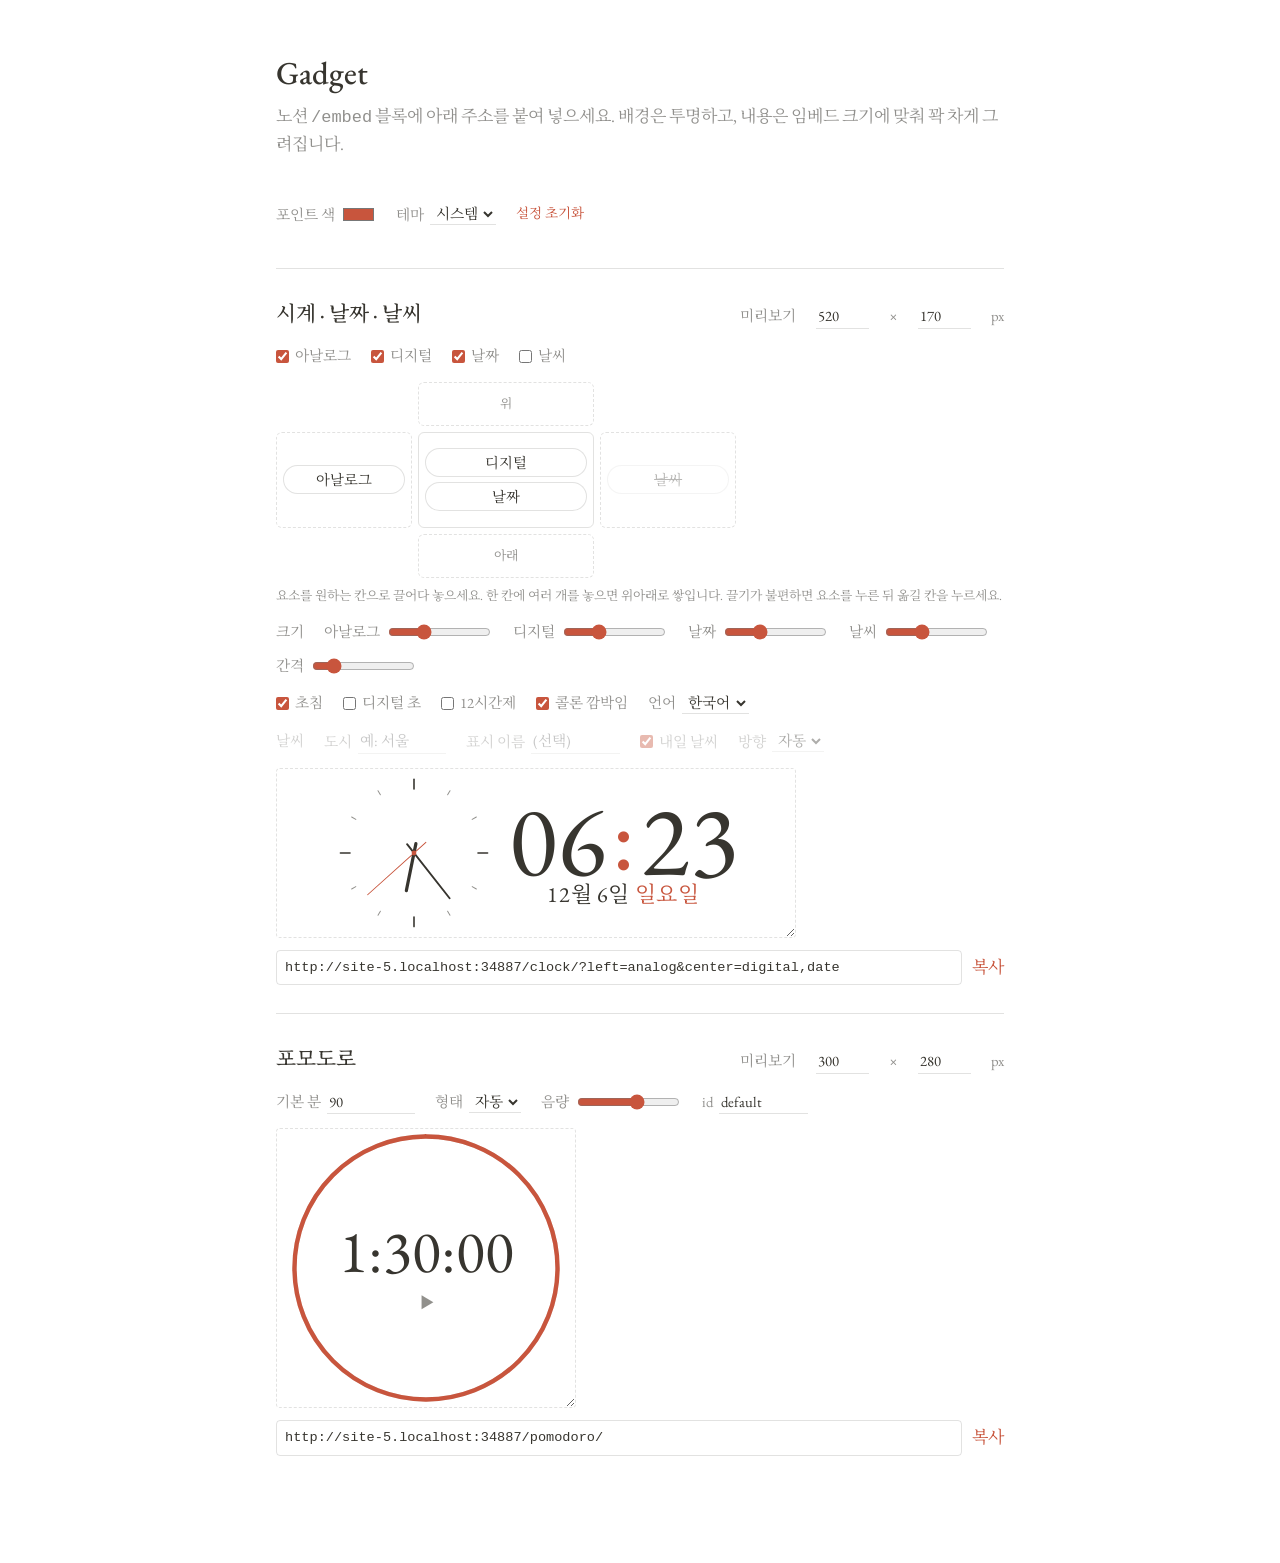
==== commit f9c28f9e: "Clock: weather turns vertical when it has a side slot to itself (wdir) Co-Authored-By: Claude Opus 5" ====
--- a/index.html
+++ b/index.html
@@ -119,6 +119,7 @@
       { key: 'city', label: '도시', type: 'text', def: '', placeholder: '예: 서울', group: 'weather' },
       { key: 'name', label: '표시 이름', type: 'text', def: '', placeholder: '(선택)', group: 'weather' },
       { key: 'tomorrow', label: '내일 날씨', type: 'check', def: '1', group: 'weather' },
+      { key: 'wdir', label: '방향', type: 'select', options: [['auto', '자동'], ['row', '가로'], ['column', '세로']], def: 'auto', group: 'weather' },
     ] },
     { key: 'pomodoro', path: 'pomodoro/', title: '포모도로', size: [300, 280], opts: [
       { key: 'min', label: '기본 분', type: 'number', def: '90' },
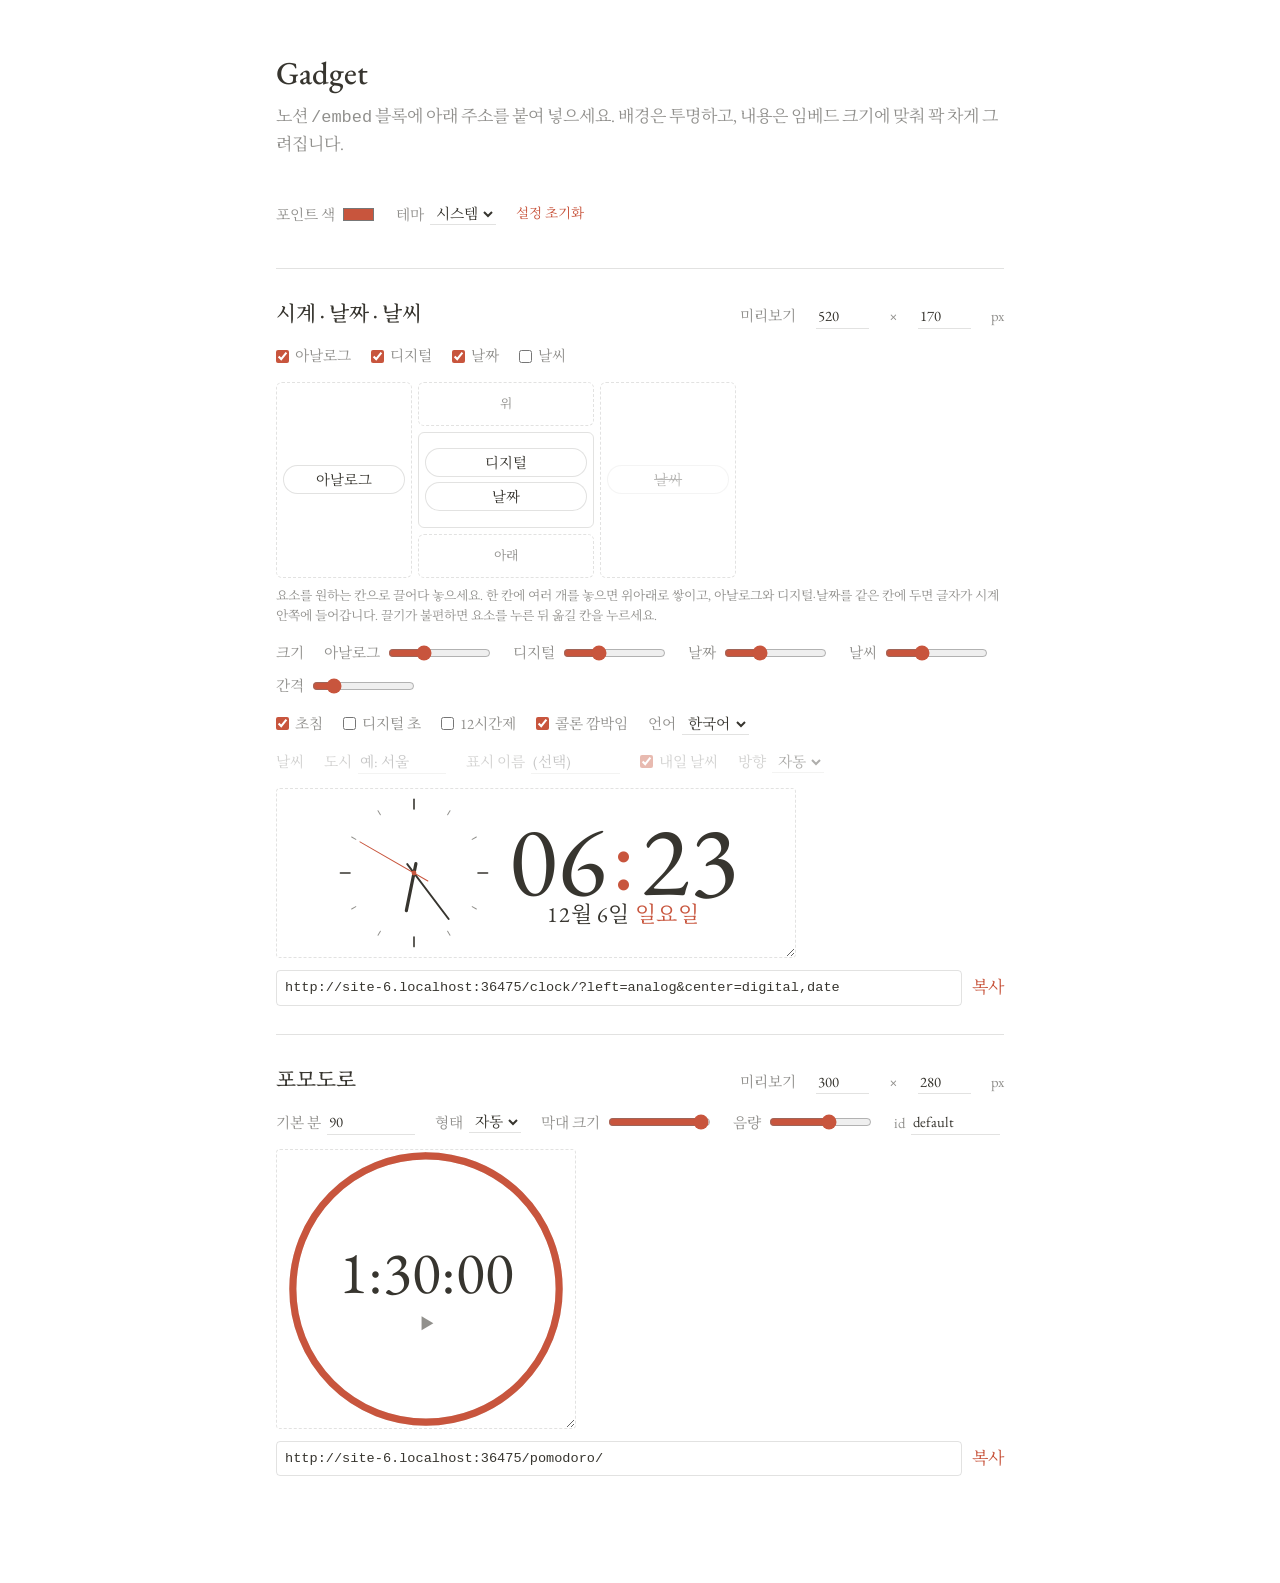
==== commit de4d3041: "Clock: side slots span full height; digital/date go inside analog when stacked - layout is now left " ====
--- a/index.html
+++ b/index.html
@@ -59,8 +59,9 @@
   }
   .zone:empty::after { content: attr(data-label); color: var(--muted); font-size: 0.8rem; text-align: center; }
   .zone.over { border-color: var(--accent); background: var(--soft); }
-  .z-top { grid-area: 1 / 2; } .z-left { grid-area: 2 / 1; } .z-center { grid-area: 2 / 2; min-height: 96px; border-style: solid; }
-  .z-right { grid-area: 2 / 3; } .z-bottom { grid-area: 3 / 2; }
+  /* 왼쪽·오른쪽 칸은 위~아래 전체 높이 */
+  .z-top { grid-area: 1 / 2; } .z-left { grid-area: 1 / 1 / 4 / 2; } .z-center { grid-area: 2 / 2; min-height: 96px; border-style: solid; }
+  .z-right { grid-area: 1 / 3 / 4 / 4; } .z-bottom { grid-area: 3 / 2; }
   .chip {
     border: 1px solid var(--line); border-radius: 999px; padding: 2px 12px; text-align: center;
     background: var(--bg); cursor: grab; user-select: none; touch-action: none;
@@ -124,6 +125,7 @@
     { key: 'pomodoro', path: 'pomodoro/', title: '포모도로', size: [300, 280], opts: [
       { key: 'min', label: '기본 분', type: 'number', def: '90' },
       { key: 'layout', label: '형태', type: 'select', options: [['auto', '자동'], ['ring', '원형'], ['bar', '막대']], def: 'auto' },
+      { key: 'tsize', label: '막대 크기', type: 'range', min: 0.3, max: 1, step: 0.05, def: '1' },
       { key: 'vol', label: '음량', type: 'range', min: 0, max: 1, step: 0.05, def: '0.6' },
       { key: 'id', label: 'id', type: 'text', def: 'default' },
     ] },
@@ -151,7 +153,7 @@
     return `
       <div class="opts">${ITEMS.map(([k, t]) => `<label><input type="checkbox" data-on="${k}"> ${t}</label>`).join('')}</div>
       <div class="board">${SLOTS.map(([z, t]) => `<div class="zone z-${z}" data-zone="${z}" data-label="${t}"></div>`).join('')}</div>
-      <p class="hint">요소를 원하는 칸으로 끌어다 놓으세요. 한 칸에 여러 개를 놓으면 위아래로 쌓입니다. 끌기가 불편하면 요소를 누른 뒤 옮길 칸을 누르세요.</p>`;
+      <p class="hint">요소를 원하는 칸으로 끌어다 놓으세요. 한 칸에 여러 개를 놓으면 위아래로 쌓이고, 아날로그와 디지털·날짜를 같은 칸에 두면 글자가 시계 안쪽에 들어갑니다. 끌기가 불편하면 요소를 누른 뒤 옮길 칸을 누르세요.</p>`;
   }
 
   function setupBoard(sec, b, onChange) {
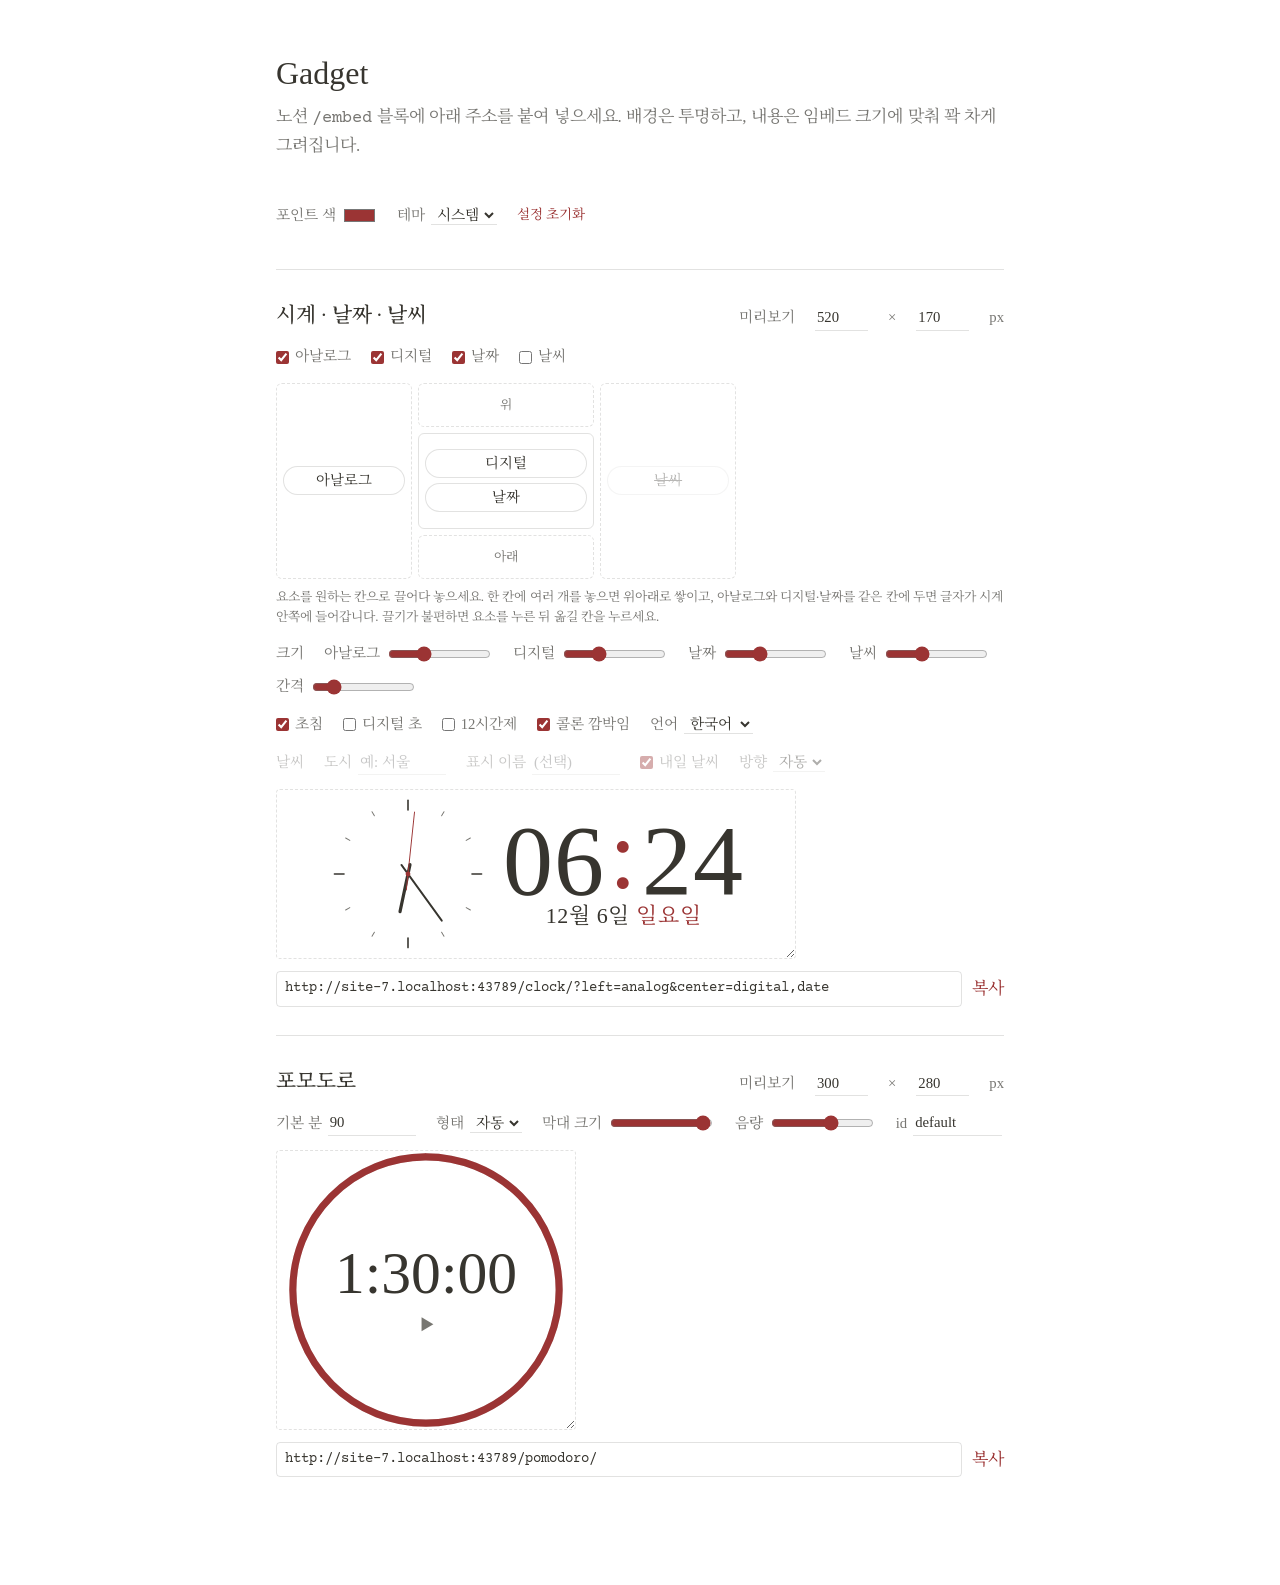
==== commit 7c986bee: "Design system: Times display numerals, RIDI Batang text, oxblood accent Adds accent-text for small a" ====
--- a/index.html
+++ b/index.html
@@ -6,22 +6,23 @@
 <title>Gadget</title>
 <link rel="preconnect" href="https://fonts.googleapis.com">
 <link rel="preconnect" href="https://fonts.gstatic.com" crossorigin>
-<link rel="stylesheet" href="https://fonts.googleapis.com/css2?family=EB+Garamond:wght@400;500&family=Noto+Serif+KR:wght@400;500&display=swap">
+<link rel="stylesheet" href="https://fonts.googleapis.com/css2?family=Courier+Prime&family=Nanum+Gothic+Coding&family=Noto+Serif+KR:wght@400;500&family=Tinos:wght@400;700&display=swap">
 <style>
   :root {
-    --bg: #ffffff; --text: rgb(55, 53, 47); --muted: rgba(55, 53, 47, 0.55);
-    --line: rgba(55, 53, 47, 0.14); --soft: rgba(55, 53, 47, 0.04); --accent: #c8553d;
+    --bg: #ffffff; --text: rgb(55, 53, 47); --muted: rgba(55, 53, 47, 0.68);
+    --line: rgba(55, 53, 47, 0.14); --soft: rgba(55, 53, 47, 0.04); --accent: #9b3434; --accent-text: #9b3434;
   }
   @media (prefers-color-scheme: dark) {
-    :root { --bg: #191919; --text: rgba(255, 255, 255, 0.86); --muted: rgba(255, 255, 255, 0.48); --line: rgba(255, 255, 255, 0.14); --soft: rgba(255, 255, 255, 0.04); }
+    :root { --bg: #191919; --text: rgba(255, 255, 255, 0.86); --muted: rgba(255, 255, 255, 0.48); --line: rgba(255, 255, 255, 0.14); --soft: rgba(255, 255, 255, 0.04); --accent: #ba3e3e; --accent-text: #cb6565; }
   }
   * { box-sizing: border-box; }
   body {
     margin: 0; background: var(--bg); color: var(--text);
-    font-family: "EB Garamond", "Noto Serif KR", Georgia, serif; font-size: 17px; line-height: 1.6;
+    font-family: RIDIBatang, "Times New Roman", Tinos, "Noto Serif KR", AppleMyungjo, serif; font-size: 17px; line-height: 1.6;
   }
   main { max-width: 760px; margin: 0 auto; padding: 48px 16px 80px; }
-  h1 { font-weight: 500; font-size: 2rem; margin: 0 0 4px; }
+  h1 { font-family: "Times New Roman", Tinos, Times, RIDIBatang, "Noto Serif KR", serif; font-weight: 400; font-size: 2rem; margin: 0 0 4px; }
+  code { font-family: "Courier Prime", D2Coding, "Nanum Gothic Coding", monospace; }
   h2 { font-weight: 500; font-size: 1.3rem; margin: 0; }
   p.lead { color: var(--muted); margin: 0 0 28px; }
   section { border-top: 1px solid var(--line); padding: 28px 0; }
@@ -45,7 +46,7 @@
     flex: 1; min-width: 0; overflow-x: auto; white-space: nowrap; font-size: 0.85rem;
     padding: 6px 8px; border: 1px solid var(--line); border-radius: 4px;
   }
-  button { font: inherit; color: var(--accent); background: none; border: 0; cursor: pointer; padding: 0; }
+  button { font: inherit; color: var(--accent-text); background: none; border: 0; cursor: pointer; padding: 0; }
 
   /* 시계 배치판 */
   .board {
@@ -67,7 +68,7 @@
     background: var(--bg); cursor: grab; user-select: none; touch-action: none;
   }
   .chip.off { opacity: 0.35; text-decoration: line-through; }
-  .chip.picked { border-color: var(--accent); color: var(--accent); }
+  .chip.picked { border-color: var(--accent); color: var(--accent-text); }
   .chip:active { cursor: grabbing; }
   .hint { font-size: 0.8rem; color: var(--muted); margin: -8px 0 12px; }
 </style>
@@ -91,7 +92,7 @@
   const persist = () => { try { localStorage.setItem(STORE, JSON.stringify(saved)); } catch {} };
 
   // ── 공통 설정: 맨 위에서 한 번만 정하고 모든 주소에 붙임 ──
-  const DEFAULT_ACCENT = '#c8553d';
+  const DEFAULT_ACCENT = '#9b3434';
   const g = Object.fromEntries(['accent', 'theme'].map((id) => [id, document.getElementById(id)]));
   g.accent.value = saved.accent ?? DEFAULT_ACCENT;
   g.theme.value = saved.theme ?? 'auto';
@@ -283,11 +284,18 @@
 
   const updateGlobal = () => {
     Object.assign(saved, { accent: g.accent.value, theme: g.theme.value });
-    document.documentElement.style.setProperty('--accent', g.accent.value);
+    applyAccent();
     updaters.forEach((u) => u());
   };
+  // 기본 색이면 CSS의 라이트·다크 값을 쓰고, 사용자가 바꾼 색만 덮어씀
+  function applyAccent() {
+    const s = document.documentElement.style;
+    for (const k of ['--accent', '--accent-text']) {
+      if (g.accent.value === DEFAULT_ACCENT) s.removeProperty(k); else s.setProperty(k, g.accent.value);
+    }
+  }
   Object.values(g).forEach((i) => i.addEventListener('change', updateGlobal));
-  document.documentElement.style.setProperty('--accent', g.accent.value);
+  applyAccent();
 </script>
 </body>
 </html>
